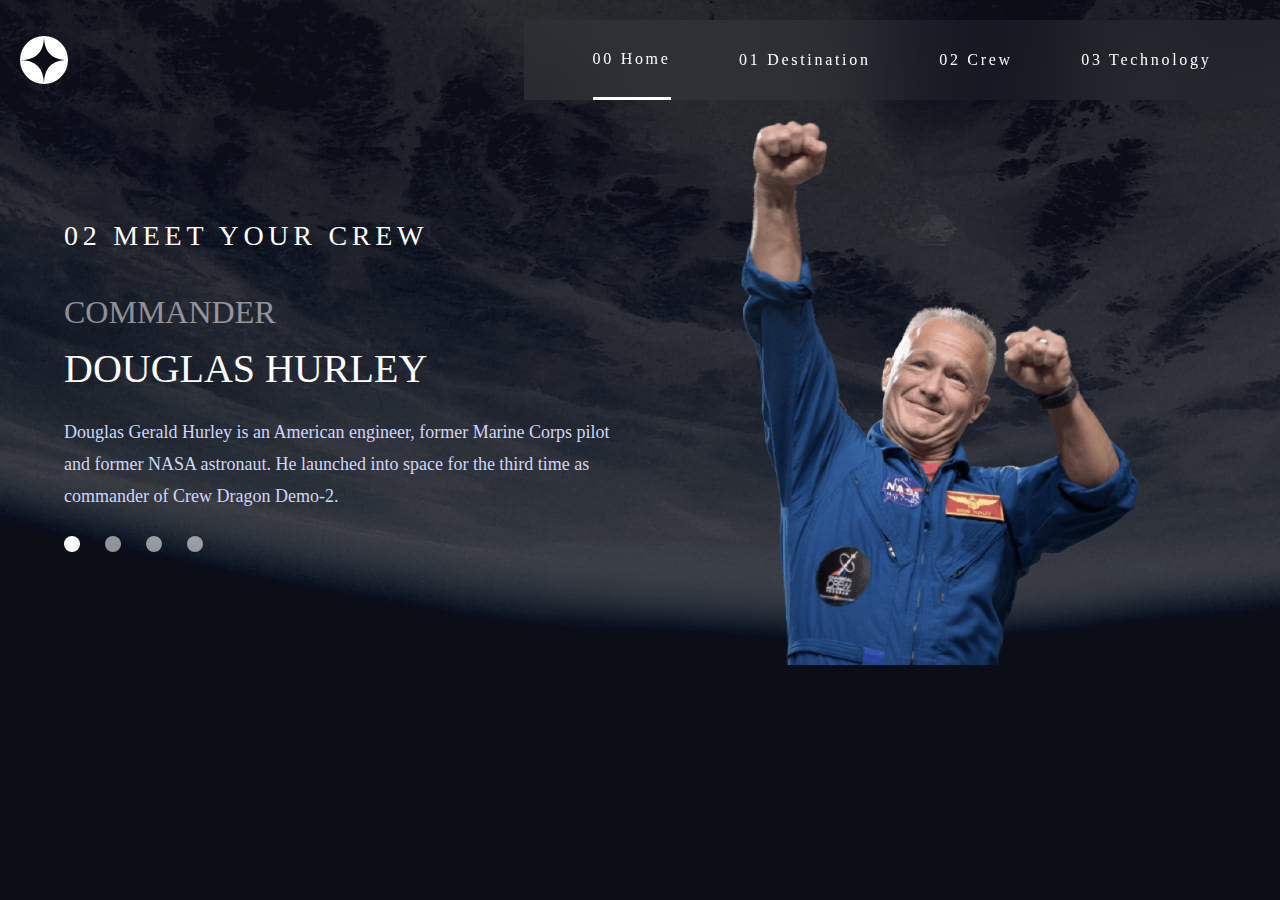
==== starter-code/crew-commander.html @ 887ae536 "version 1 for desktop and tablet" ====
<!DOCTYPE html>
<html lang="en">

<head>
  <meta charset="UTF-8">
  <meta name="viewport" content="width=device-width, initial-scale=1.0">
  <link rel="stylesheet" href="../css/bootstrap.min.css">
  <!-- <link rel="stylesheet" href="../css/bootstrap.min.css.map"> -->
  <link rel="stylesheet" href="../css/style.css">
  <link rel="icon" type="image/png" sizes="32x32" href="./assets/favicon-32x32.png">

  <title>Frontend Mentor | Space tourism website</title>
</head>

<body>

  <div class="crewSection">
    <div class="container-fluid">
      <div class="mynavbar">
        <div class="logo">
          <svg xmlns="http://www.w3.org/2000/svg" width="48" height="48">
            <g fill="none" fill-rule="evenodd">
              <circle cx="24" cy="24" r="24" fill="#FFF" />
              <path fill="#0B0D17" d="M24 0c0 16-8 24-24 24 15.718.114 23.718 8.114 24 24 0-16 8-24 24-24-16 0-24-8-24-24z" />
            </g>
          </svg>
        </div>
        <div class="navBody">
          <div class="nav-item active">
            <a href="./index.html">00 Home</a>
          </div>
          <div class="nav-item">
            <a href="./destination-moon.html">01 Destination</a>
          </div>
          <div class="nav-item">
            <a href="./crew-commander.html">02 Crew</a>
          </div>
          <div class="nav-item">
            <a href="./technology-vehicle.html">03 Technology</a>
          </div>
          <div class="navItemMobile">
            <img src="./assets/nav item mobile.png" alt="" id="sidebar-toggle" />
          </div>
          <div class="side">
            <div class="navBodyMobile">
              <div class="closebtn">
                <img src="./assets/close.png" alt="" id="close-sidebar" />
              </div>
              <hr />
              <div class="nav-itemSide">
                <a href="./index.html">Home</a>
              </div>
              <hr />
              <div class="nav-itemSide">
                <a href="./destination-moon.html">Destination</a>
              </div>
              <hr />
              <div class="nav-itemSide">
                <a href="./crew-commander.html">Crew</a>
              </div>
              <hr />
              <div class="nav-itemSide">
                <a href="./technology-vehicle.html">Technology</a>
              </div>
            </div>
          </div>
        </div>
      </div>
      <div class="container-fluid">
        <div class="row">
          <div class="col-md-6">
                          <div class="crewTitle">02 Meet your crew</div>
            <div class="homeContent">
              <div class="jobType">
                Commander
              </div>
              <div class="crewName">
                Douglas Hurley
              </div>
              <div class="crewText">
                Douglas Gerald Hurley is an American engineer, former Marine Corps pilot
                and former NASA astronaut. He launched into space for the third time as
                commander of Crew Dragon Demo-2.
              </div>
              <div class="crewItems">
                <a href="./crew-commander.html">
                  <div class="crewItem crewActive"></div>
                </a>
                <a href="./crew-specialist.html">
                  <div class="crewItem "></div>
                </a>
                <a href="./crew-pilot.html">
                  <div class="crewItem "></div>
                </a>
                <a href="./crew-engineer.html">
                  <div class="crewItem "></div>
                </a>
              </div>
            </div>
          </div>
          <div class="col-md-6">
            <div class="crewImg">
              <img src="./assets/crew/image-douglas-hurley.png" alt="">
            </div>
          </div>
        </div>
      </div>

    </div>

  </div>



<script src="./main.js"></script>
  <script src="../js/bootstrap.bundle.min.js"></script>
  <script src="../js/bootstrap.bundle.min.js.map"></script>

</body>

</html>
---- css/style.css ----
* {
  margin: 0%;
  padding: 0%;
  box-sizing: border-box;
  /* font-family: ; */
}
.row,
.col-md-6 {
  padding: 0%;
  margin: 0%;
}

.firstSection {
  background-image: url(../starter-code/assets/home/background-home-desktop.jpg);
  background-repeat: no-repeat;
  background-size: cover;
  min-height: 100vh;
}

.crewSection {
  background-image: url(../starter-code/assets/crew/background-crew-desktop.jpg);
  background-repeat: no-repeat;
  background-size: cover;
  min-height: 100vh;
}

.destinationSection {
  background-image: url(../starter-code/assets/destination/background-destination-desktop.jpg);
  background-repeat: no-repeat;
  background-size: cover;
  min-height: 100vh;
}

.techSection {
  background-image: url(../starter-code/assets/technology/background-technology-desktop.jpg);
  background-repeat: no-repeat;
  background-size: cover;
  min-height: 100vh;
}

.container-fluid {
  padding: 0%;
  padding-top: 20px;
}

.mynavbar {
  height: 80px;
  /* background-color: rgba(240, 248, 255, 0.217); */
  display: flex;
  justify-content: space-between;
  align-items: center;
  padding-left: 20px;
}

.logo {
  width: 48px;
  height: 48px;
  flex-shrink: 0;
}
.side {
  display: none;
  transition: 0.5s;
}
.navBody {
  display: flex;
  justify-content: space-evenly;
  align-items: center;
  width: 60%;
  height: 100%;
  background: rgba(255, 255, 255, 0.04);
  backdrop-filter: blur(40.774227142333984px);
}

.nav-item {
  display: flex;
  align-items: center;
  height: 100%;
}
.navItemMobile {
  display: none;
}

.nav-item a,
.nav-itemSide a {
  color: #fff;
  font-family: Barlow Condensed;
  font-size: 16px;
  font-style: normal;
  font-weight: 400;
  line-height: normal;
  letter-spacing: 2.7px;
  transition: 0.5s;
  height: 100%;
  display: flex;
  align-items: center;
}

a {
  text-decoration: none;
}

a:hover {
  font-size: 20px;
  font-weight: 500;
}

.nav-item:hover {
  border-bottom: 2px solid #d0d6f98e;
}
.navItemMobile {
  width: 24px;
  height: 24px;
}

.homeContent {
  display: inline-flex;
  padding-right: 5px;
  flex-direction: column;
  justify-content: center;
  align-items: flex-start;
  gap: 24px;
  padding-left: 10%;
  padding-top: 5%;
  padding-right: 3%;
  padding-bottom: 5px;
}

.firstText {
  color: #d0d6f9;
  font-family: Barlow Condensed;
  font-size: 28px;
  font-style: normal;
  font-weight: 400;
  line-height: normal;
  letter-spacing: 4.725px;
}

.spaceText {
  color: #fff;
  font-family: Bellefair;
  font-size: 150px;
  font-style: normal;
  font-weight: 400;
  line-height: normal;
}

.lastText {
  color: #d0d6f9;
  font-family: Barlow;
  font-size: 18px;
  font-style: normal;
  font-weight: 400;
  line-height: 32px;
  /* 177.778% */
}

.explore-btn {
  width: 150px;
  height: 150px;
  flex-shrink: 0;
  border-radius: 50%;
  background: #fff;
  color: #0b0d17;
  font-family: Bellefair;
  font-size: 24px;
  font-style: normal;
  font-weight: 400;
  line-height: normal;
  letter-spacing: 2px;
  display: flex;
  justify-content: center;
  align-items: center;
  transition: 0.5s;
}

.explore {
  height: 100%;
  display: flex;
  justify-content: center;
  align-items: flex-end;
  padding-bottom: 20px;
}

.explore-btn:hover {
  outline: 40px solid #d0d6f984;
}

.active {
  height: 100%;
  border-bottom: 3px solid #fff;
}

@media (width<=1024px) {
  .firstSection {
    background-image: url(../starter-code/assets/home/background-home-tablet.jpg);
    min-height: 100vh;
  }

  .container-fluid {
    padding-top: 0px;
  }

  .navBody {
    width: 80%;
  }

  .row {
    display: flex;
    flex-direction: column;
  }

  .col-md-6 {
    width: 100%;
  }

  .homeContent {
    padding: 20%;
    text-align: center;
    display: flex;
    flex-direction: column;
    justify-content: center;
    align-items: center;
  }
}
@media (width<540px) {
  .nav-item {
    display: none;
  }
  .navItemMobile {
    display: block;
  }
  .navBody {
    z-index: 2;
    justify-content: flex-end;
    padding-right: 30px;
    background: none;
  }
  .spaceText {
    font-size: 80px;
  }
  .lastText {
    font-size: 16px;
  }
  .side {
    display: block;
    position: fixed;
    top: 0;
    /* right: -500px; */
    /* width: 250px; */
    width: 0px;
    height: 100vh;
    transition: right 0.3s ease;
    z-index: 999;
    overflow-y: auto;
    background: rgba(24, 26, 45, 0.791);
    backdrop-filter: blur(90%);
  }
  .side.open {
    right: 0;
    width: 250px;
    transition: 0.5s;
  }
  .navItemMobile img,
  .closebtn img {
    width: 30px;
    height: 30px;
    cursor: pointer;
  }
  .navBodyMobile {
    padding-top: 30px;
    display: flex;
    flex-direction: column;
    align-items: center;
    height: 100%;
    background: rgba(255, 255, 255, 0.04);
    backdrop-filter: blur(40.774227142333984px);
  }
  hr {
    height: 12px;
    width: 90%;
    color: #d0d6f9;
  }
}

/* ////////////////////////////////// */

.destinationImg {
  display: flex;
  flex-direction: column;
  color: #d0d6f9;
}

.destinationImg p {
  margin-block: 70px;
  padding-left: 100px;
  color: #fff;
  font-family: Barlow Condensed;
  font-size: 28px;
  font-style: normal;
  font-weight: 400;
  line-height: normal;
  letter-spacing: 4.725px;
  text-transform: uppercase;
}

.destinationImg img {
  margin-left: 200px;
  width: 320px;
  height: 320px;
  /* transform: rotate(45deg); */
  flex-shrink: 0;
}

.destinationContent {
  width: 70%;
  margin-block: 40px;
  display: flex;
  flex-direction: column;
  color: #d0d6f9;
}

.destinationItems {
  padding-inline: 10%;
  display: flex;
  justify-content: space-around;
}

.destinationItem {
  padding: 20px;
}

.destinationItem a {
  color: #d0d6f9;
  font-family: Barlow Condensed;
  font-size: 16px;
  font-style: normal;
  font-weight: 400;
  line-height: normal;
  letter-spacing: 2.7px;
}

.disName {
  color: #fff;
  font-family: Bellefair;
  font-size: 100px;
  font-style: normal;
  font-weight: 400;
  line-height: normal;
  margin-block: 10px;
}

.disDescription {
  color: #d0d6f9;
  font-family: Barlow;
  font-size: 18px;
  font-style: normal;
  font-weight: 400;
  line-height: 32px;
  /* 177.778% */
}

.desInfo p {
  color: #d0d6f9;
  font-family: Barlow Condensed;
  font-size: 14px;
  font-style: normal;
  font-weight: 400;
  line-height: normal;
  letter-spacing: 2.362px;
  text-transform: uppercase;
}

.desInfo h4 {
  color: #fff;
  font-family: Bellefair;
  font-size: 28px;
  font-style: normal;
  font-weight: 400;
  line-height: normal;
  text-transform: uppercase;
}

.destinationInfo {
  display: flex;
  justify-content: space-between;
}

@media (width<=1024px) {
  .destinationImg img {
    margin: auto;
  }
  .destinationContent {
    width: 100%;
    padding-inline: 15%;
    text-align: center;
  }
  .destinationInfo {
    width: 70%;
    margin: auto;
  }
}
@media (width<=540px) {
  .destinationInfo {
    flex-direction: column;
  }
  .desInfo {
    margin-top: 30px;
  }
  .destinationContent {
    width: 100%;
    padding: 5%;
  }
  .destinationImg p {
    padding-left: 10%;
  }
}

/* ///////////////////////////// */

.crewTitle,
.techTitle {
  color: #fff;
  font-family: Barlow Condensed;
  font-size: 28px;
  font-style: normal;
  font-weight: 400;
  line-height: normal;
  letter-spacing: 4.725px;
  text-transform: uppercase;
}
.crewTitle {
  width: 100%;
  padding-left: 10%;
  margin-top: 100px;
}

.jobType {
  color: #fff;
  font-family: Bellefair;
  font-size: 32px;
  font-style: normal;
  font-weight: 400;
  line-height: normal;
  text-transform: uppercase;
  opacity: 0.5042;
  margin-top: 10px;
  margin-bottom: -10px;
}

.crewName {
  color: #fff;
  font-family: Bellefair;
  font-size: 40px;
  font-style: normal;
  font-weight: 400;
  line-height: normal;
  text-transform: uppercase;
}

.crewText {
  color: #d0d6f9;
  font-family: Barlow;
  font-size: 18px;
  font-style: normal;
  font-weight: 400;
  line-height: 32px;
  /* 177.778% */
}

.crewItems {
  display: flex;
}

.crewItem {
  width: 16px;
  height: 16px;
  background-color: hsla(0, 0%, 100%, 0.557);
  border-radius: 50%;
  margin-right: 25px;
}

.crewActive {
  background-color: #fff;
}

.crewImg,
.techImg {
  height: 100%;
  display: flex;
  align-items: end;
  margin-left: 100px;
}

.crewImg img {
  width: 400px;
}
@media (width<=1024px) {
  .crewTitle {
    width: 100%;
    display: flex;
    justify-content: flex-start;
  }
  .crewImg {
    margin: auto;
  }
  .crewImg img {
    width: 50%;
    margin: auto;
  }
  .crewName {
    margin-block: 30px;
  }
}

/* /////////////////////////// */
.techItems {
  display: flex;
  align-items: center;
  height: 70vh;
  margin-top: 30px;
}

.techItem {
  height: 100%;
  display: flex;
  flex-direction: column;
}

.techNum {
  display: flex;
  align-items: center;
  justify-content: center;

  width: 80px;
  height: 80px;
  border-radius: 50%;
  border: 2px solid #d0d6f9;
  color: #d0d6f9;
  text-align: center;
  font-family: Bellefair;
  font-size: 32px;
  font-style: normal;
  font-weight: 400;
  line-height: normal;
  letter-spacing: 2px;
  margin-right: 30px;
  margin-bottom: 30px;
}

.techNumActive {
  background-color: #d0d6f9;
  color: #0b0d17;
}

.techType {
  color: #d0d6f9;
  font-family: Barlow Condensed;
  font-size: 16px;
  font-style: normal;
  font-weight: 400;
  line-height: normal;
  letter-spacing: 2.7px;
}

.techName {
  color: #fff;
  font-family: Bellefair;
  font-size: 56px;
  font-style: normal;
  font-weight: 400;
  line-height: normal;
  margin-block: 30px;
}

.techText {
  color: #d0d6f9;
  font-family: Barlow;
  font-size: 18px;
  font-style: normal;
  font-weight: 400;
  line-height: 32px;
  /* 177.778% */
}

.techImg {
  width: 80%;
  display: flex;
  align-items: center;
}

.techImg img {
  width: 100%;
  border-radius: 5px;
}
.techImgTablet {
  display: none;
}
@media (width<=1024px) {
  .techImgTablet {
    display: block;
  }
  .techImgTablet img {
    width: 100%;
  }
  .techImg {
    display: none;
  }
  .techTitle {
    margin-top: 70px;
    margin-bottom: 70px;
    padding-left: 10%;
    width: 100%;
    display: flex;
    justify-content: flex-start;
  }
  .techItems {
    margin-top: -20%;
    height: auto;
    flex-direction: column;
  }
  .techItemNum {
    flex-direction: row;
  }
}
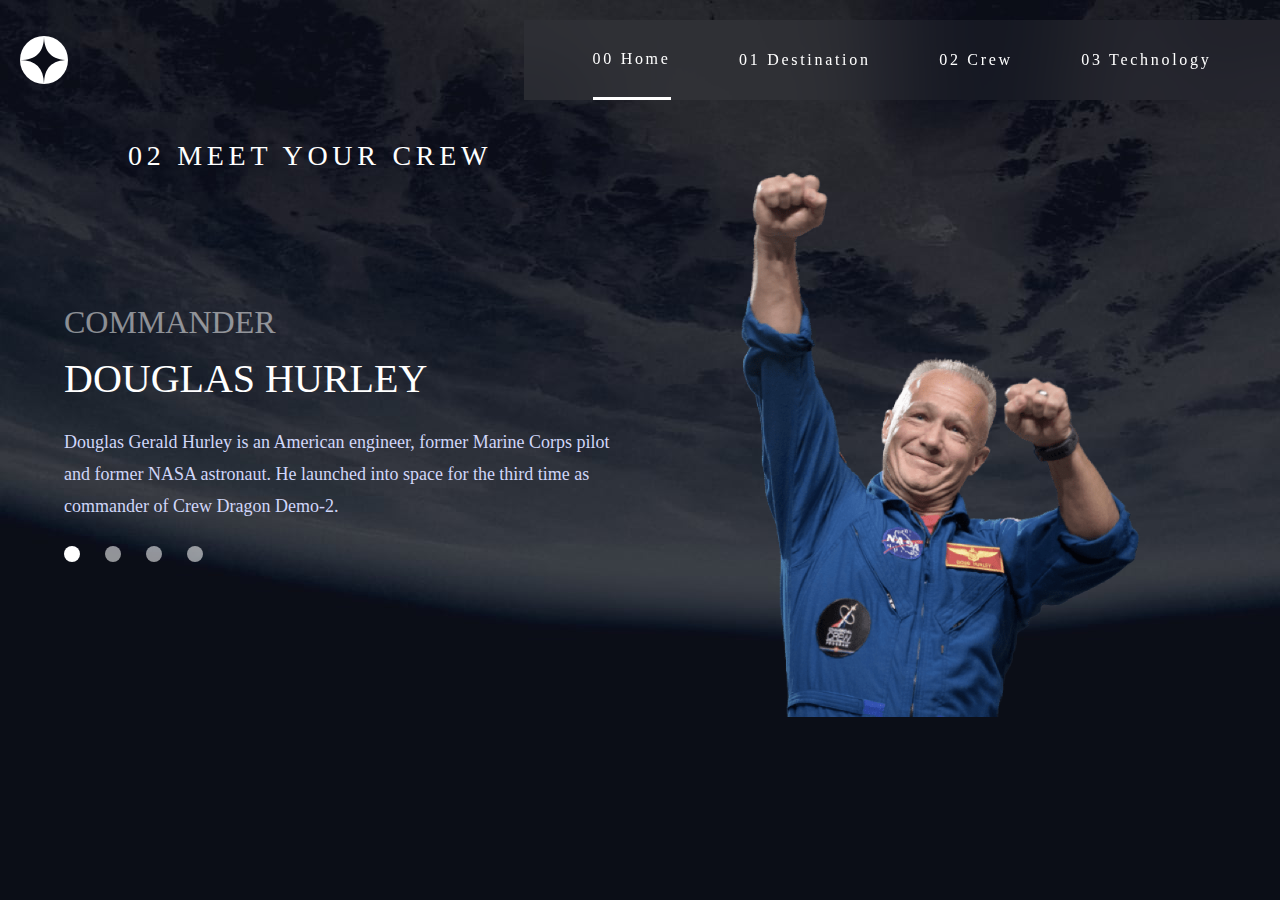
==== commit f6e05bf3: "add responsive for mobile" ====
--- a/starter-code/crew-commander.html
+++ b/starter-code/crew-commander.html
@@ -1,121 +1,122 @@
 <!DOCTYPE html>
 <html lang="en">
+  <head>
+    <meta charset="UTF-8" />
+    <meta name="viewport" content="width=device-width, initial-scale=1.0" />
+    <link rel="stylesheet" href="../css/bootstrap.min.css" />
+    <!-- <link rel="stylesheet" href="../css/bootstrap.min.css.map"> -->
+    <link rel="stylesheet" href="../css/style.css" />
+    <link
+      rel="icon"
+      type="image/png"
+      sizes="32x32"
+      href="./assets/favicon-32x32.png"
+    />
 
-<head>
-  <meta charset="UTF-8">
-  <meta name="viewport" content="width=device-width, initial-scale=1.0">
-  <link rel="stylesheet" href="../css/bootstrap.min.css">
-  <!-- <link rel="stylesheet" href="../css/bootstrap.min.css.map"> -->
-  <link rel="stylesheet" href="../css/style.css">
-  <link rel="icon" type="image/png" sizes="32x32" href="./assets/favicon-32x32.png">
+    <title>Frontend Mentor | Space tourism website</title>
+  </head>
 
-  <title>Frontend Mentor | Space tourism website</title>
-</head>
-
-<body>
-
-  <div class="crewSection">
-    <div class="container-fluid">
-      <div class="mynavbar">
-        <div class="logo">
-          <svg xmlns="http://www.w3.org/2000/svg" width="48" height="48">
-            <g fill="none" fill-rule="evenodd">
-              <circle cx="24" cy="24" r="24" fill="#FFF" />
-              <path fill="#0B0D17" d="M24 0c0 16-8 24-24 24 15.718.114 23.718 8.114 24 24 0-16 8-24 24-24-16 0-24-8-24-24z" />
-            </g>
-          </svg>
+  <body>
+    <div class="crewSection">
+      <div class="container-fluid">
+        <div class="mynavbar">
+          <div class="logo">
+            <svg xmlns="http://www.w3.org/2000/svg" width="48" height="48">
+              <g fill="none" fill-rule="evenodd">
+                <circle cx="24" cy="24" r="24" fill="#FFF" />
+                <path
+                  fill="#0B0D17"
+                  d="M24 0c0 16-8 24-24 24 15.718.114 23.718 8.114 24 24 0-16 8-24 24-24-16 0-24-8-24-24z"
+                />
+              </g>
+            </svg>
+          </div>
+          <div class="navBody">
+            <div class="nav-item active">
+              <a href="./index.html">00 Home</a>
+            </div>
+            <div class="nav-item">
+              <a href="./destination-moon.html">01 Destination</a>
+            </div>
+            <div class="nav-item">
+              <a href="./crew-commander.html">02 Crew</a>
+            </div>
+            <div class="nav-item">
+              <a href="./technology-vehicle.html">03 Technology</a>
+            </div>
+            <div class="navItemMobile">
+              <img
+                src="./assets/nav item mobile.png"
+                alt=""
+                id="sidebar-toggle"
+              />
+            </div>
+            <div class="side">
+              <div class="navBodyMobile">
+                <div class="closebtn">
+                  <img src="./assets/close.png" alt="" id="close-sidebar" />
+                </div>
+                <hr />
+                <div class="nav-itemSide">
+                  <a href="./index.html">Home</a>
+                </div>
+                <hr />
+                <div class="nav-itemSide">
+                  <a href="./destination-moon.html">Destination</a>
+                </div>
+                <hr />
+                <div class="nav-itemSide">
+                  <a href="./crew-commander.html">Crew</a>
+                </div>
+                <hr />
+                <div class="nav-itemSide">
+                  <a href="./technology-vehicle.html">Technology</a>
+                </div>
+              </div>
+            </div>
+          </div>
         </div>
-        <div class="navBody">
-          <div class="nav-item active">
-            <a href="./index.html">00 Home</a>
-          </div>
-          <div class="nav-item">
-            <a href="./destination-moon.html">01 Destination</a>
-          </div>
-          <div class="nav-item">
-            <a href="./crew-commander.html">02 Crew</a>
-          </div>
-          <div class="nav-item">
-            <a href="./technology-vehicle.html">03 Technology</a>
-          </div>
-          <div class="navItemMobile">
-            <img src="./assets/nav item mobile.png" alt="" id="sidebar-toggle" />
-          </div>
-          <div class="side">
-            <div class="navBodyMobile">
-              <div class="closebtn">
-                <img src="./assets/close.png" alt="" id="close-sidebar" />
+        <div class="container-fluid">
+          <div class="crewTitle">02 Meet your crew</div>
+          <div class="row crewMobileRow">
+            <div class="col-md-6">
+              <div class="homeContent">
+                <div class="jobType">Commander</div>
+                <div class="crewName">Douglas Hurley</div>
+                <div class="crewText">
+                  Douglas Gerald Hurley is an American engineer, former Marine
+                  Corps pilot and former NASA astronaut. He launched into space
+                  for the third time as commander of Crew Dragon Demo-2.
+                </div>
+                <div class="crewItems">
+                  <a href="./crew-commander.html">
+                    <div class="crewItem crewActive"></div>
+                  </a>
+                  <a href="./crew-specialist.html">
+                    <div class="crewItem"></div>
+                  </a>
+                  <a href="./crew-pilot.html">
+                    <div class="crewItem"></div>
+                  </a>
+                  <a href="./crew-engineer.html">
+                    <div class="crewItem"></div>
+                  </a>
+                </div>
               </div>
-              <hr />
-              <div class="nav-itemSide">
-                <a href="./index.html">Home</a>
-              </div>
-              <hr />
-              <div class="nav-itemSide">
-                <a href="./destination-moon.html">Destination</a>
-              </div>
-              <hr />
-              <div class="nav-itemSide">
-                <a href="./crew-commander.html">Crew</a>
-              </div>
-              <hr />
-              <div class="nav-itemSide">
-                <a href="./technology-vehicle.html">Technology</a>
+            </div>
+            <div class="col-md-6">
+              <div class="crewImg">
+                <img src="./assets/crew/image-douglas-hurley.png" alt="" />
               </div>
             </div>
           </div>
         </div>
       </div>
-      <div class="container-fluid">
-        <div class="row">
-          <div class="col-md-6">
-                          <div class="crewTitle">02 Meet your crew</div>
-            <div class="homeContent">
-              <div class="jobType">
-                Commander
-              </div>
-              <div class="crewName">
-                Douglas Hurley
-              </div>
-              <div class="crewText">
-                Douglas Gerald Hurley is an American engineer, former Marine Corps pilot
-                and former NASA astronaut. He launched into space for the third time as
-                commander of Crew Dragon Demo-2.
-              </div>
-              <div class="crewItems">
-                <a href="./crew-commander.html">
-                  <div class="crewItem crewActive"></div>
-                </a>
-                <a href="./crew-specialist.html">
-                  <div class="crewItem "></div>
-                </a>
-                <a href="./crew-pilot.html">
-                  <div class="crewItem "></div>
-                </a>
-                <a href="./crew-engineer.html">
-                  <div class="crewItem "></div>
-                </a>
-              </div>
-            </div>
-          </div>
-          <div class="col-md-6">
-            <div class="crewImg">
-              <img src="./assets/crew/image-douglas-hurley.png" alt="">
-            </div>
-          </div>
-        </div>
-      </div>
+    </div>
+    
 
-    </div>
-
-  </div>
-
-
-
-<script src="./main.js"></script>
-  <script src="../js/bootstrap.bundle.min.js"></script>
-  <script src="../js/bootstrap.bundle.min.js.map"></script>
-
-</body>
-
-</html>+    <script src="./main.js"></script>
+    <script src="../js/bootstrap.bundle.min.js"></script>
+    <script src="../js/bootstrap.bundle.min.js.map"></script>
+  </body>
+</html>
--- a/css/style.css
+++ b/css/style.css
@@ -280,6 +280,9 @@
     width: 90%;
     color: #d0d6f9;
   }
+  .firstSection .homeContent {
+    padding-inline: 10%;
+  }
 }
 
 /* ////////////////////////////////// */
@@ -431,7 +434,7 @@
 .crewTitle {
   width: 100%;
   padding-left: 10%;
-  margin-top: 100px;
+  margin-top: 20px;
 }
 
 .jobType {
@@ -443,7 +446,7 @@
   line-height: normal;
   text-transform: uppercase;
   opacity: 0.5042;
-  margin-top: 10px;
+  margin-top: 100px;
   margin-bottom: -10px;
 }
 
@@ -509,6 +512,25 @@
   }
   .crewName {
     margin-block: 30px;
+  }
+  .jobType {
+    margin-top: 20px;
+  }
+}
+@media (width<=540px) {
+  .crewMobileRow {
+    display: flex;
+    flex-direction: column-reverse;
+  }
+  .crewImg {
+    margin-top: 30px;
+    border-bottom: 2px solid #d0d6f957;
+  }
+  .crewMobileRow * .crewItems {
+    order: -3;
+  }
+  .crewMobileRow .homeContent {
+    padding-inline: 10%;
   }
 }
 
@@ -622,3 +644,8 @@
     flex-direction: row;
   }
 }
+@media (width<=540px) {
+  .techSection .homeContent {
+    padding-inline: 10%;
+  }
+}
